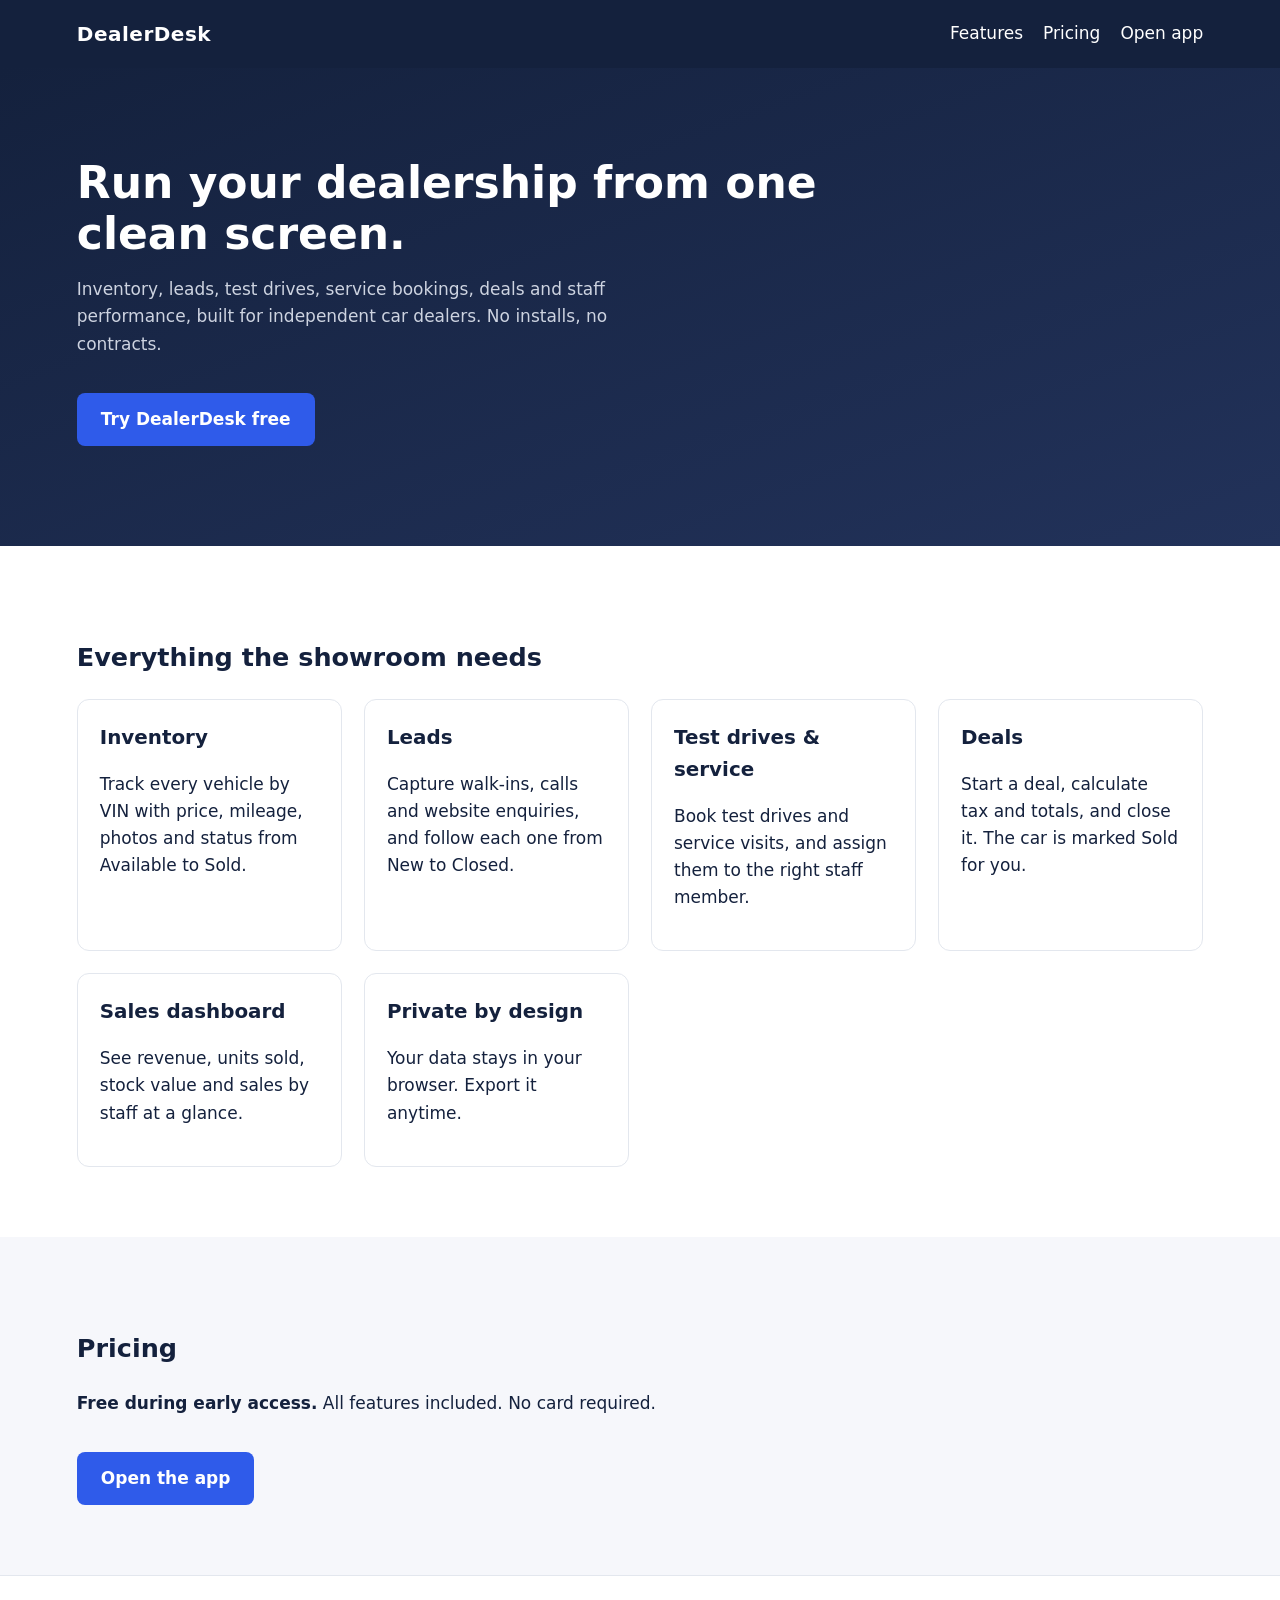
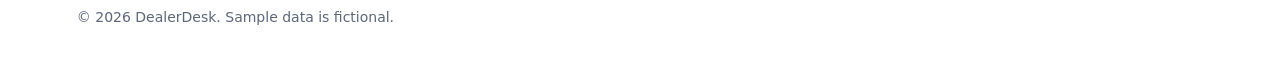
==== index.html @ 5ab7679e "DealerDesk: app, site, headless tests" ====
<!doctype html><html lang="en"><head><meta charset="utf-8"><meta name="viewport" content="width=device-width,initial-scale=1"><title>DealerDesk · Dealership management made simple</title>
<meta name="description" content="DealerDesk: inventory, leads, test drives, service bookings and deals for independent car dealerships. Free, runs in your browser.">
<style>body{margin:0;font:17px/1.6 system-ui,-apple-system,Segoe UI,Roboto,sans-serif;color:#14213d}a{color:#2f5bea}
header{background:#14213d;color:#fff;padding:18px 6vw;display:flex;justify-content:space-between;align-items:center}header b{font-size:20px;letter-spacing:.5px}header a{color:#fff;text-decoration:none;margin-left:20px}
.hero{background:linear-gradient(160deg,#14213d,#22325a);color:#fff;padding:90px 6vw 100px}.hero h1{font-size:44px;line-height:1.15;margin:0 0 16px;max-width:760px}.hero p{max-width:620px;color:#cdd3e0}
.cta{display:inline-block;background:#2f5bea;color:#fff;padding:13px 24px;border-radius:8px;text-decoration:none;font-weight:600;margin-top:18px}
section{padding:70px 6vw}.grid{display:grid;grid-template-columns:repeat(auto-fit,minmax(240px,1fr));gap:22px}.f{border:1px solid #e3e7ee;border-radius:12px;padding:22px}.f h3{margin:0 0 6px}
.alt{background:#f6f7fb}footer{padding:30px 6vw;color:#5c677d;font-size:14px;border-top:1px solid #e3e7ee}</style></head><body>
<header><b>DealerDesk</b><nav><a href="#features">Features</a><a href="#pricing">Pricing</a><a href="app.html">Open app</a></nav></header>
<div class="hero"><h1>Run your dealership from one clean screen.</h1><p>Inventory, leads, test drives, service bookings, deals and staff performance, built for independent car dealers. No installs, no contracts.</p><a class="cta" href="app.html">Try DealerDesk free</a></div>
<section id="features"><h2>Everything the showroom needs</h2><div class="grid">
<div class="f"><h3>Inventory</h3><p>Track every vehicle by VIN with price, mileage, photos and status from Available to Sold.</p></div>
<div class="f"><h3>Leads</h3><p>Capture walk-ins, calls and website enquiries, and follow each one from New to Closed.</p></div>
<div class="f"><h3>Test drives &amp; service</h3><p>Book test drives and service visits, and assign them to the right staff member.</p></div>
<div class="f"><h3>Deals</h3><p>Start a deal, calculate tax and totals, and close it. The car is marked Sold for you.</p></div>
<div class="f"><h3>Sales dashboard</h3><p>See revenue, units sold, stock value and sales by staff at a glance.</p></div>
<div class="f"><h3>Private by design</h3><p>Your data stays in your browser. Export it anytime.</p></div></div></section>
<section id="pricing" class="alt"><h2>Pricing</h2><p><b>Free during early access.</b> All features included. No card required.</p><a class="cta" href="app.html">Open the app</a></section>
<footer>© 2026 DealerDesk. Sample data is fictional.</footer></body></html>
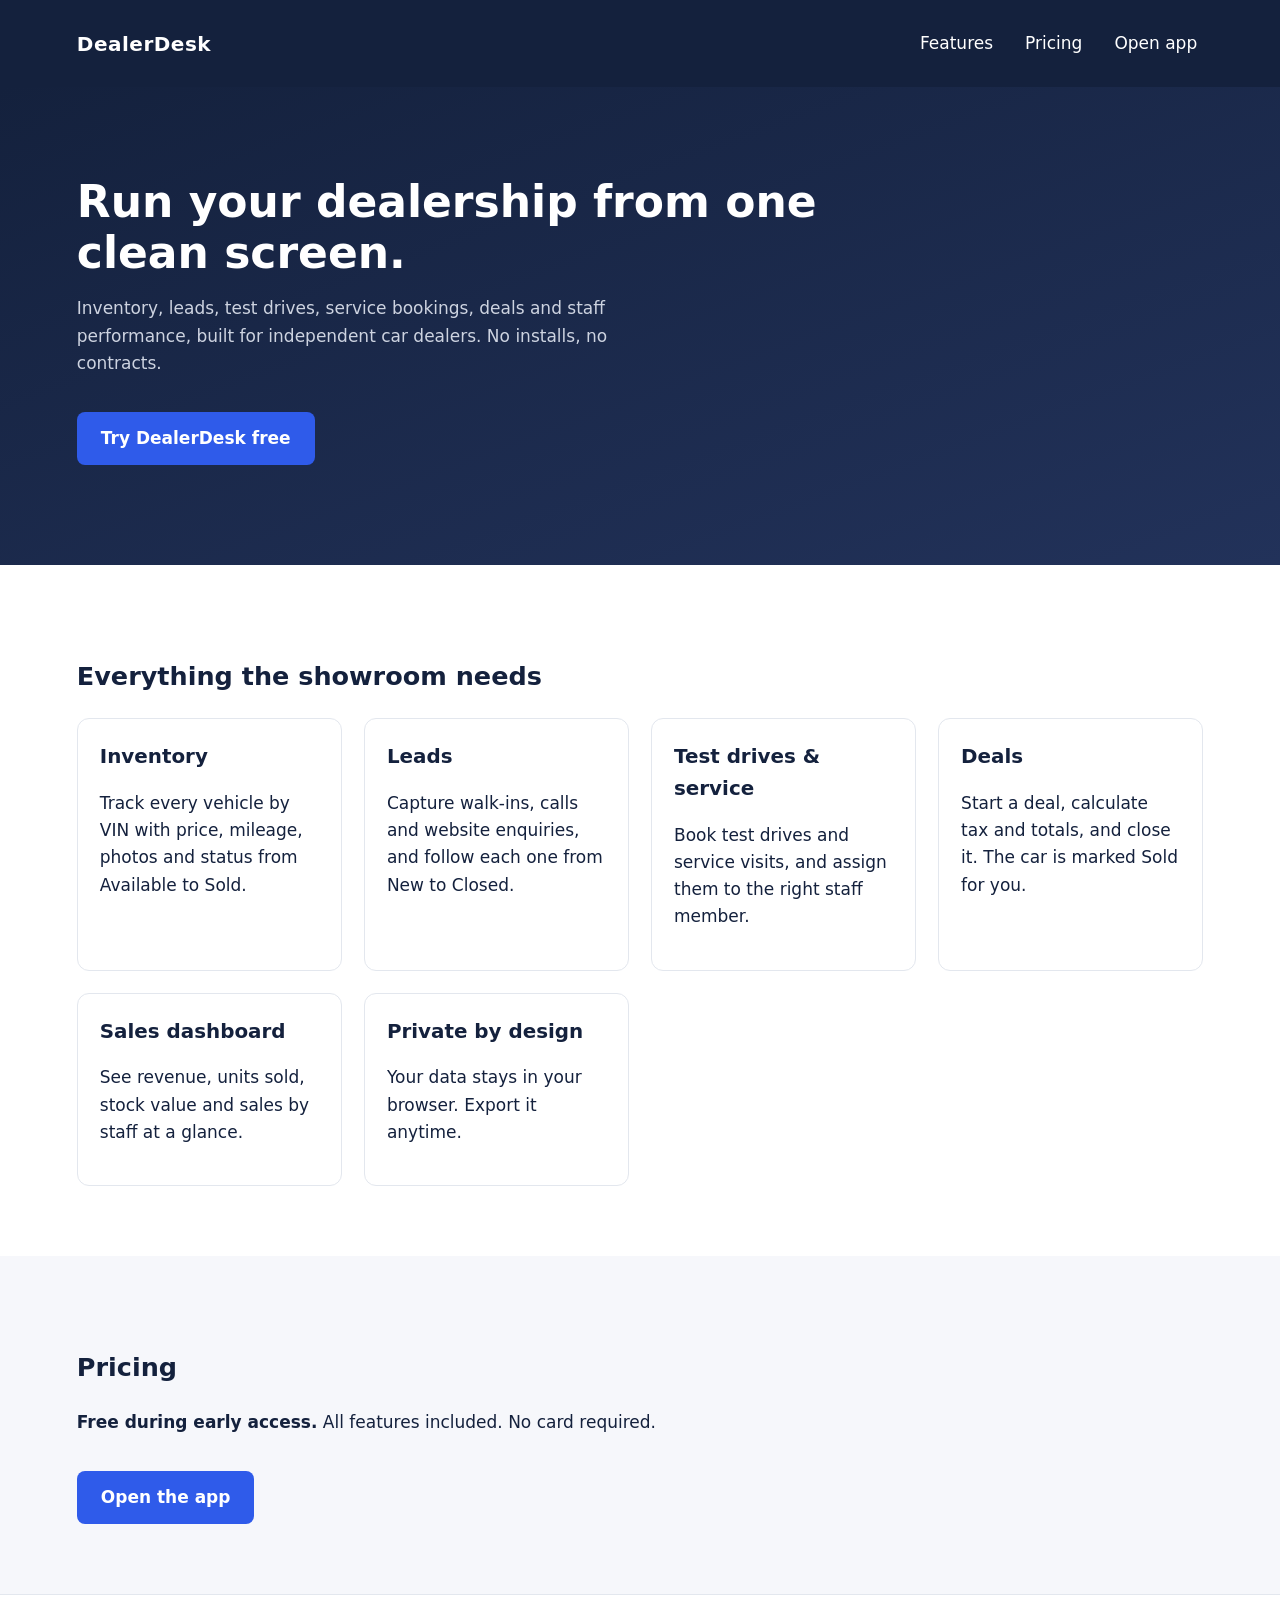
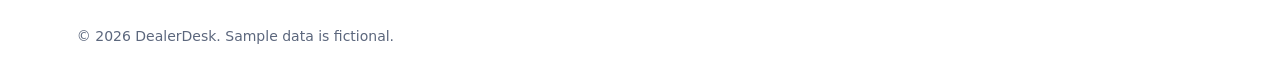
==== commit bf216475: "QA: 44px tap targets for site header links" ====
--- a/index.html
+++ b/index.html
@@ -5,7 +5,7 @@
 .hero{background:linear-gradient(160deg,#14213d,#22325a);color:#fff;padding:90px 6vw 100px}.hero h1{font-size:44px;line-height:1.15;margin:0 0 16px;max-width:760px}.hero p{max-width:620px;color:#cdd3e0}
 .cta{display:inline-block;background:#2f5bea;color:#fff;padding:13px 24px;border-radius:8px;text-decoration:none;font-weight:600;margin-top:18px}
 section{padding:70px 6vw}.grid{display:grid;grid-template-columns:repeat(auto-fit,minmax(240px,1fr));gap:22px}.f{border:1px solid #e3e7ee;border-radius:12px;padding:22px}.f h3{margin:0 0 6px}
-.alt{background:#f6f7fb}footer{padding:30px 6vw;color:#5c677d;font-size:14px;border-top:1px solid #e3e7ee}</style></head><body>
+.alt{background:#f6f7fb}footer{padding:30px 6vw;color:#5c677d;font-size:14px;border-top:1px solid #e3e7ee}header nav a{display:inline-block;padding:12px 6px}</style></head><body>
 <header><b>DealerDesk</b><nav><a href="#features">Features</a><a href="#pricing">Pricing</a><a href="app.html">Open app</a></nav></header>
 <div class="hero"><h1>Run your dealership from one clean screen.</h1><p>Inventory, leads, test drives, service bookings, deals and staff performance, built for independent car dealers. No installs, no contracts.</p><a class="cta" href="app.html">Try DealerDesk free</a></div>
 <section id="features"><h2>Everything the showroom needs</h2><div class="grid">
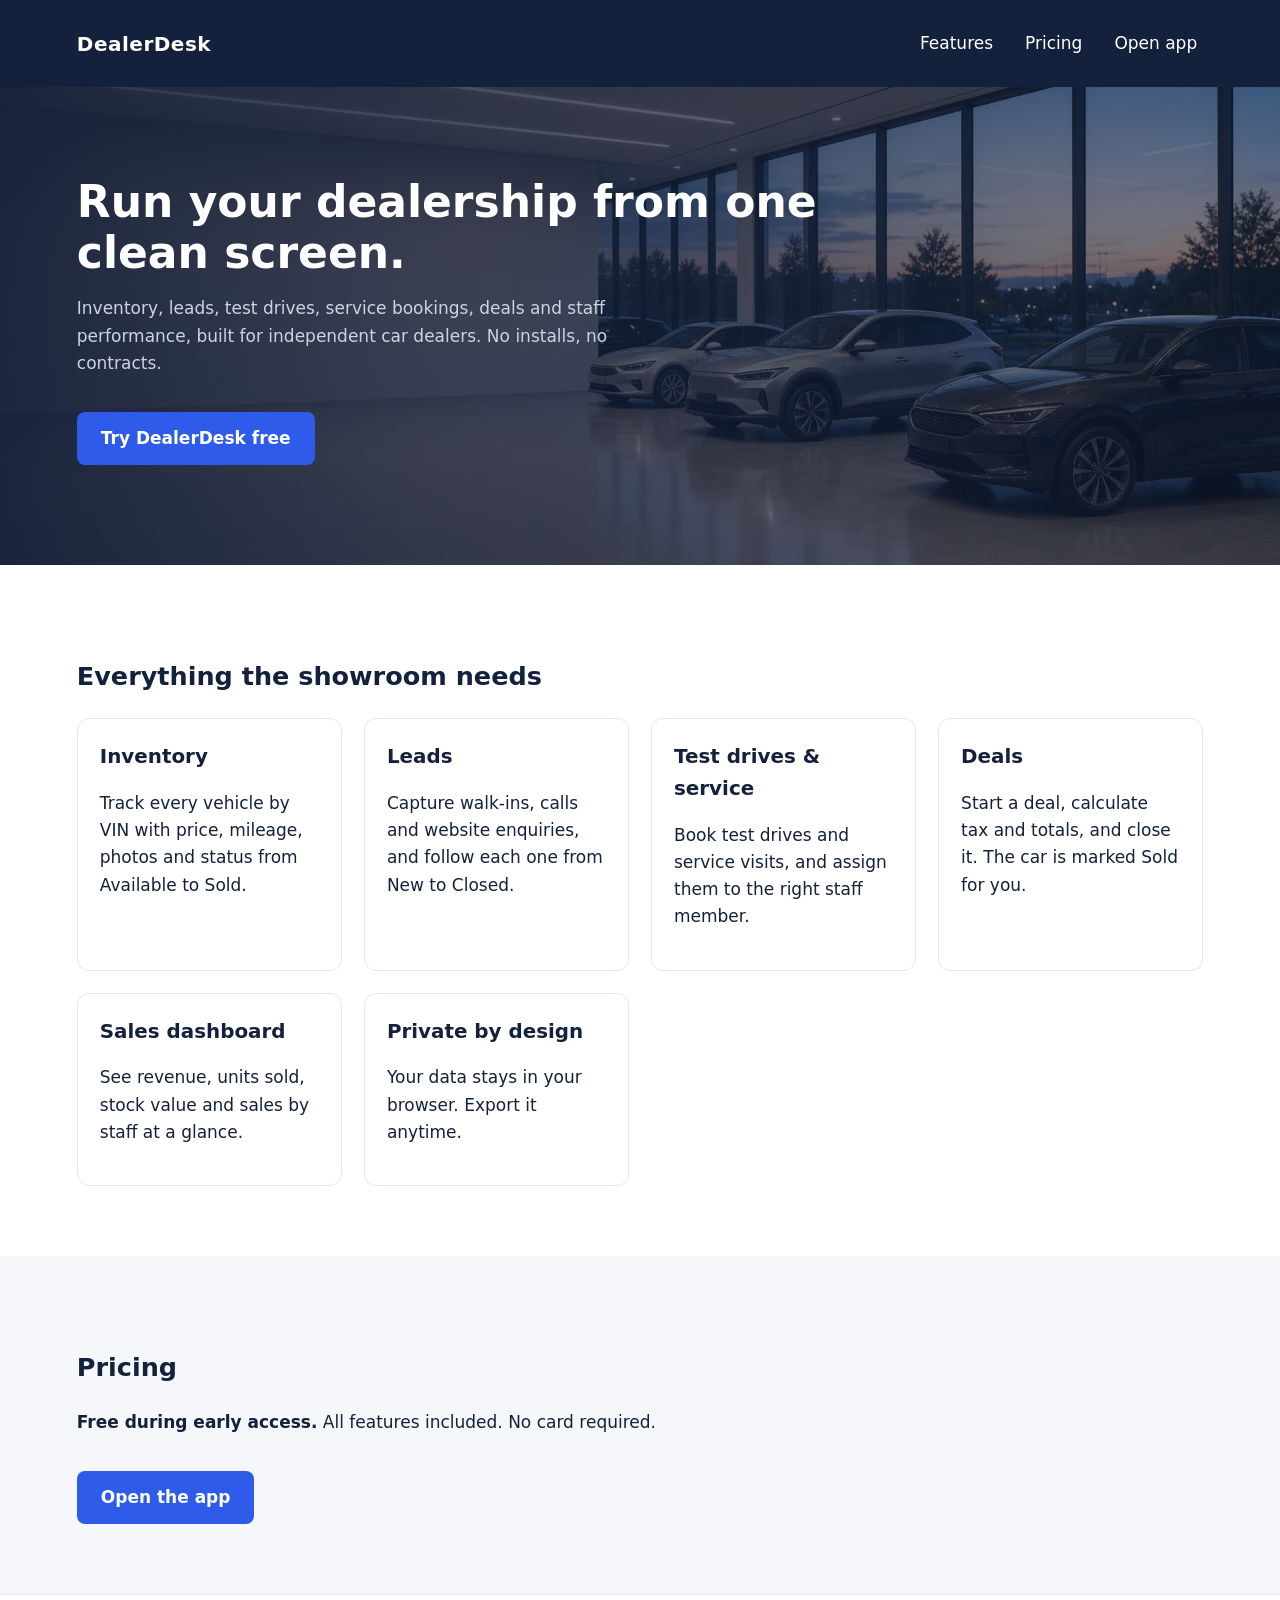
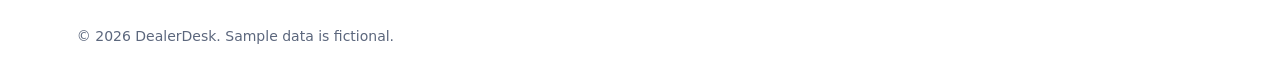
==== commit 92269cb1: "Schema.js data layer, v1 migration, cars.json inventory w/ paging+search+filters, bookings, watch-ga" ====
--- a/index.html
+++ b/index.html
@@ -7,7 +7,7 @@
 section{padding:70px 6vw}.grid{display:grid;grid-template-columns:repeat(auto-fit,minmax(240px,1fr));gap:22px}.f{border:1px solid #e3e7ee;border-radius:12px;padding:22px}.f h3{margin:0 0 6px}
 .alt{background:#f6f7fb}footer{padding:30px 6vw;color:#5c677d;font-size:14px;border-top:1px solid #e3e7ee}header nav a{display:inline-block;padding:12px 6px}</style></head><body>
 <header><b>DealerDesk</b><nav><a href="#features">Features</a><a href="#pricing">Pricing</a><a href="app.html">Open app</a></nav></header>
-<div class="hero"><h1>Run your dealership from one clean screen.</h1><p>Inventory, leads, test drives, service bookings, deals and staff performance, built for independent car dealers. No installs, no contracts.</p><a class="cta" href="app.html">Try DealerDesk free</a></div>
+<div class="hero" style="background:linear-gradient(90deg,rgba(20,33,61,.92),rgba(20,33,61,.55)),url(assets/site/hero.webp) center/cover"><h1>Run your dealership from one clean screen.</h1><p>Inventory, leads, test drives, service bookings, deals and staff performance, built for independent car dealers. No installs, no contracts.</p><a class="cta" href="app.html">Try DealerDesk free</a></div>
 <section id="features"><h2>Everything the showroom needs</h2><div class="grid">
 <div class="f"><h3>Inventory</h3><p>Track every vehicle by VIN with price, mileage, photos and status from Available to Sold.</p></div>
 <div class="f"><h3>Leads</h3><p>Capture walk-ins, calls and website enquiries, and follow each one from New to Closed.</p></div>
@@ -16,4 +16,10 @@
 <div class="f"><h3>Sales dashboard</h3><p>See revenue, units sold, stock value and sales by staff at a glance.</p></div>
 <div class="f"><h3>Private by design</h3><p>Your data stays in your browser. Export it anytime.</p></div></div></section>
 <section id="pricing" class="alt"><h2>Pricing</h2><p><b>Free during early access.</b> All features included. No card required.</p><a class="cta" href="app.html">Open the app</a></section>
-<footer>© 2026 DealerDesk. Sample data is fictional.</footer></body></html>
+<footer>© 2026 DealerDesk. Sample data is fictional.</footer><div id="toast" style="position:fixed;right:18px;bottom:18px;background:#14213d;color:#fff;padding:10px 16px;border-radius:8px;display:none"></div><style>#toast.on{display:block!important}</style><script>(function(){if(!/[?&]watch=1(&|$)/.test(location.search))return;var v=null,told=false;
+function busy(){var a=document.activeElement;if(a&&/INPUT|SELECT|TEXTAREA/.test(a.tagName))return true;if(document.querySelector('dialog[open],.modal.open,details[open]'))return true;
+return[].some.call(document.querySelectorAll('input,textarea'),function(e){return e.type!=='checkbox'&&e.type!=='search'&&e.value!==e.defaultValue})}
+function note(){var t=document.getElementById('toast');if(t){t.textContent='Updated';t.classList.add('on');setTimeout(function(){t.classList.remove('on')},2500)}}
+function chk(){fetch('version.json?t='+Date.now(),{cache:'no-store'}).then(function(r){return r.json()}).then(function(j){if(v===null){v=j.v;return}if(j.v!==v){if(busy()){if(!told){told=true;note()}}else location.replace(location.href)}}).catch(function(){})}
+chk();setInterval(chk,10000)})();</script>
+</body></html>
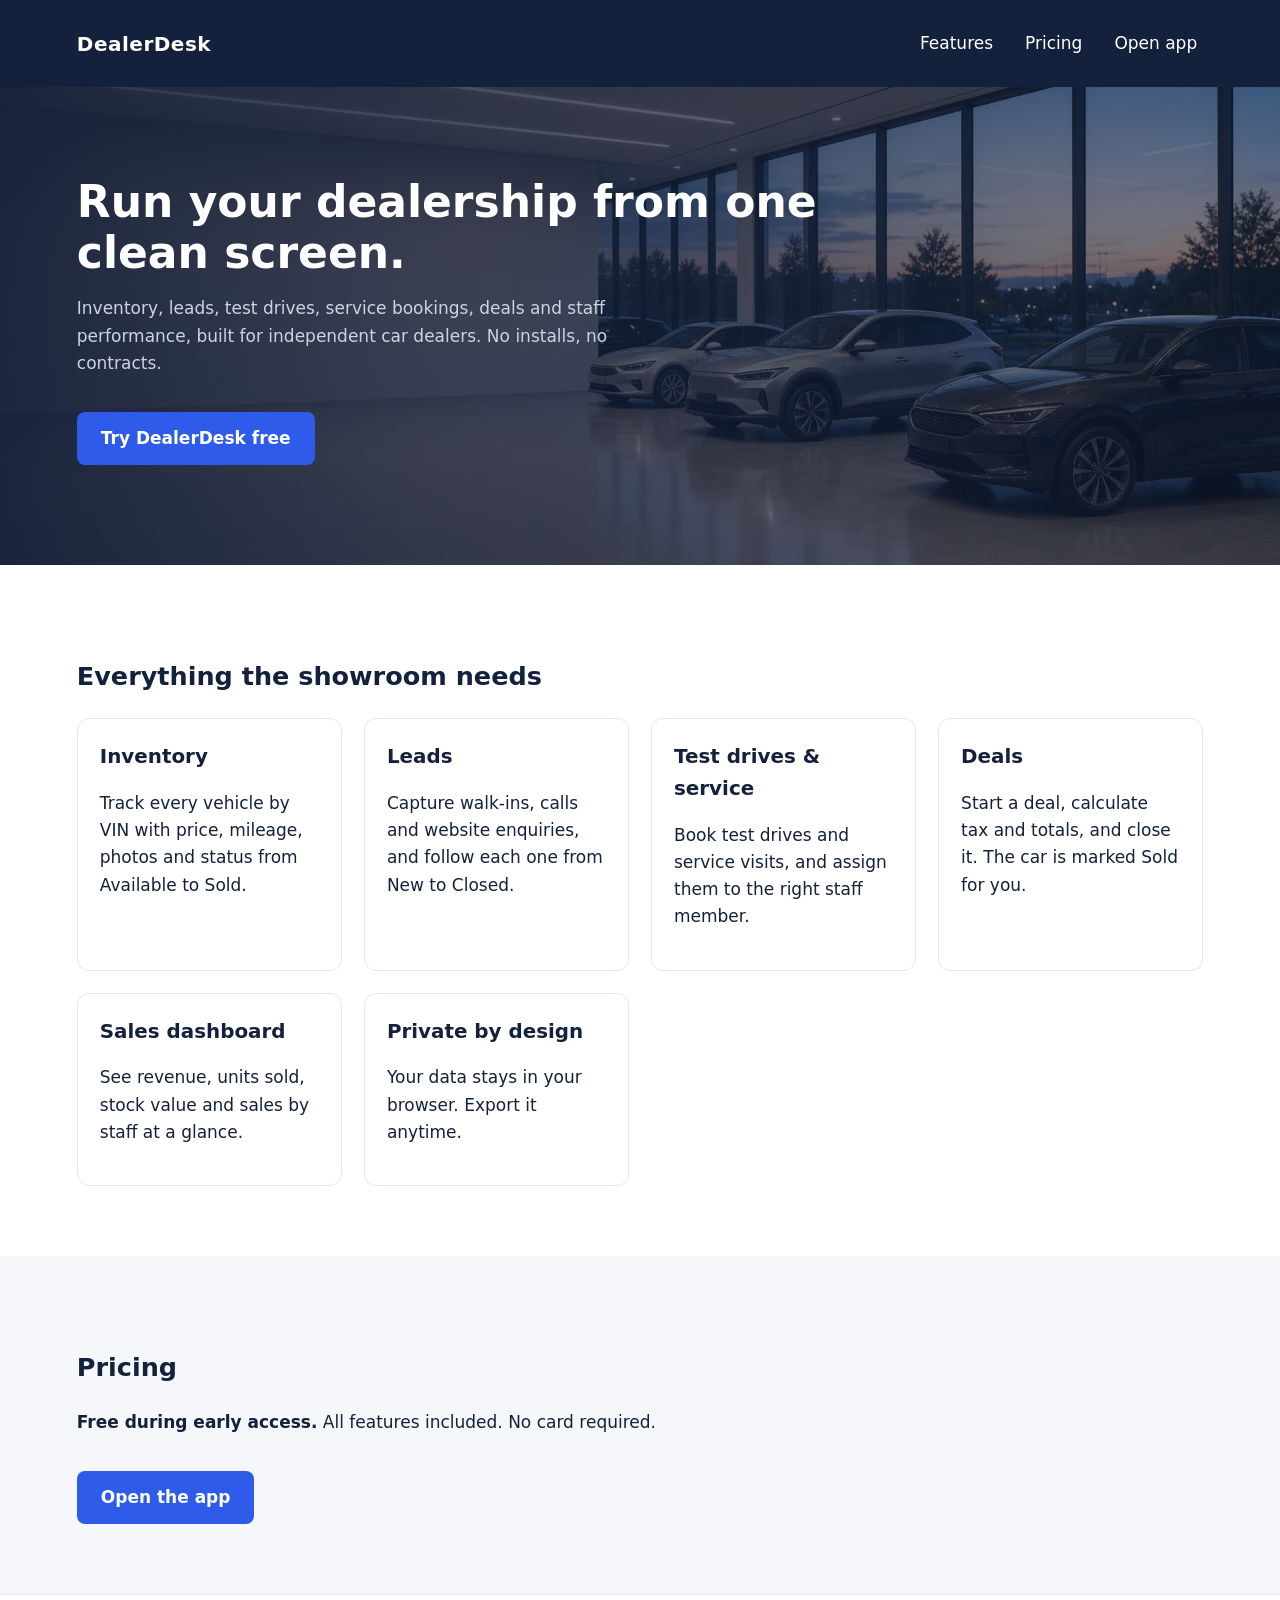
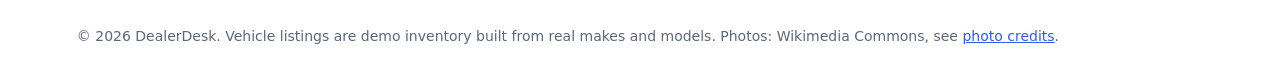
==== commit 848233dc: "5,000 real cars (Helper 5480896) as static data/cars.json + 170 photos, models.json, body/fuel filte" ====
--- a/index.html
+++ b/index.html
@@ -16,7 +16,7 @@
 <div class="f"><h3>Sales dashboard</h3><p>See revenue, units sold, stock value and sales by staff at a glance.</p></div>
 <div class="f"><h3>Private by design</h3><p>Your data stays in your browser. Export it anytime.</p></div></div></section>
 <section id="pricing" class="alt"><h2>Pricing</h2><p><b>Free during early access.</b> All features included. No card required.</p><a class="cta" href="app.html">Open the app</a></section>
-<footer>© 2026 DealerDesk. Sample data is fictional.</footer><div id="toast" style="position:fixed;right:18px;bottom:18px;background:#14213d;color:#fff;padding:10px 16px;border-radius:8px;display:none"></div><style>#toast.on{display:block!important}</style><script>(function(){if(!/[?&]watch=1(&|$)/.test(location.search))return;var v=null,told=false;
+<footer>© 2026 DealerDesk. Vehicle listings are demo inventory built from real makes and models. Photos: Wikimedia Commons, see <a href="CREDITS.md">photo credits</a>.</footer><div id="toast" style="position:fixed;right:18px;bottom:18px;background:#14213d;color:#fff;padding:10px 16px;border-radius:8px;display:none"></div><style>#toast.on{display:block!important}</style><script>(function(){if(!/[?&]watch=1(&|$)/.test(location.search))return;var v=null,told=false;
 function busy(){var a=document.activeElement;if(a&&/INPUT|SELECT|TEXTAREA/.test(a.tagName))return true;if(document.querySelector('dialog[open],.modal.open,details[open]'))return true;
 return[].some.call(document.querySelectorAll('input,textarea'),function(e){return e.type!=='checkbox'&&e.type!=='search'&&e.value!==e.defaultValue})}
 function note(){var t=document.getElementById('toast');if(t){t.textContent='Updated';t.classList.add('on');setTimeout(function(){t.classList.remove('on')},2500)}}
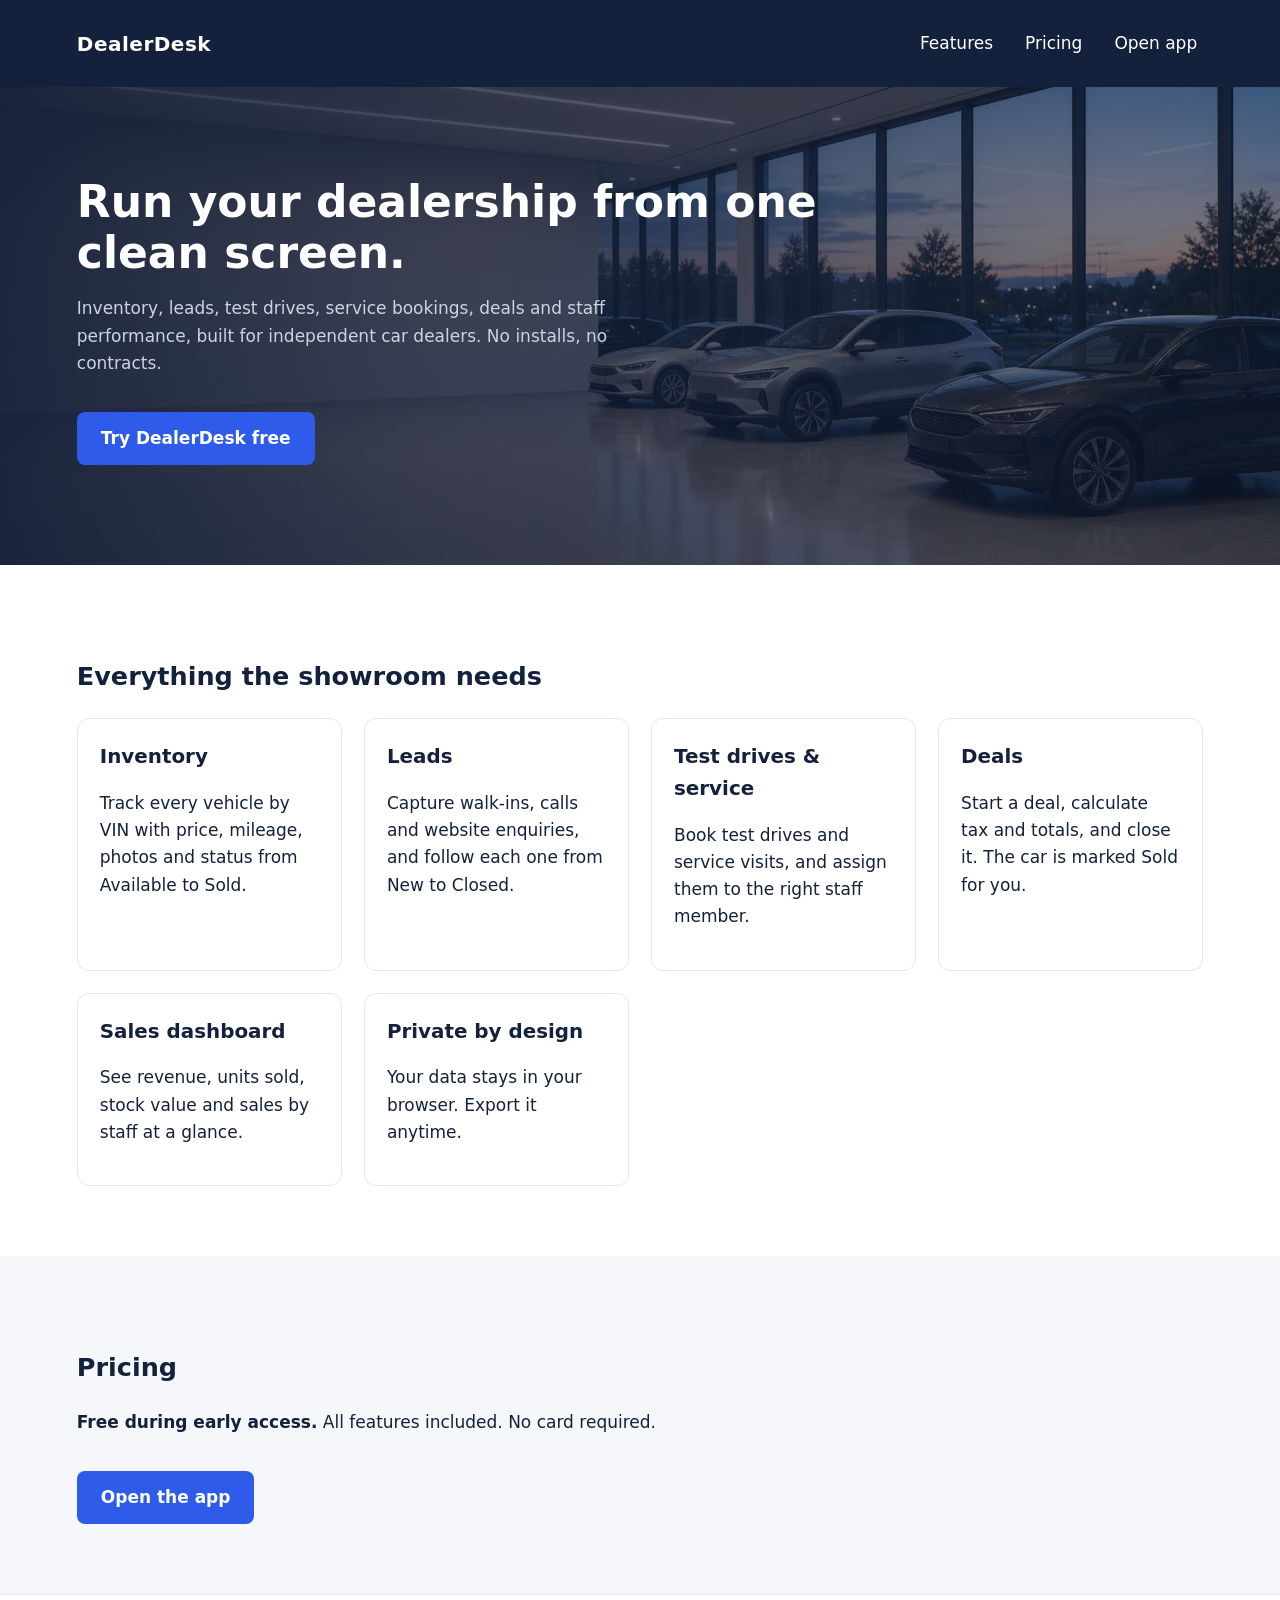
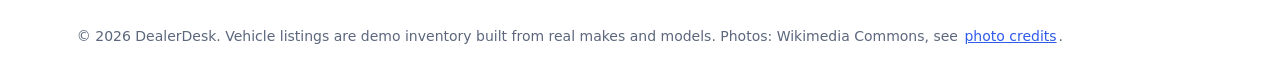
==== commit 7f8585c9: "iPhone polish: search box no min-width under 700px, 44px nav tabs + active tab scrolled into view + " ====
--- a/index.html
+++ b/index.html
@@ -1,11 +1,11 @@
-<!doctype html><html lang="en"><head><meta charset="utf-8"><meta name="viewport" content="width=device-width,initial-scale=1"><title>DealerDesk · Dealership management made simple</title>
+<!doctype html><html lang="en"><head><meta charset="utf-8"><meta name="viewport" content="width=device-width,initial-scale=1"><link rel="icon" type="image/svg+xml" href="data:image/svg+xml,%3Csvg xmlns='http://www.w3.org/2000/svg' viewBox='0 0 64 64'%3E%3Crect width='64' height='64' rx='14' fill='#14213d'/%3E%3Ctext x='32' y='42' font-family='Helvetica,Arial,sans-serif' font-size='28' font-weight='700' fill='#fff' text-anchor='middle'%3EDD%3C/text%3E%3C/svg%3E"><title>DealerDesk · Dealership management made simple</title>
 <meta name="description" content="DealerDesk: inventory, leads, test drives, service bookings and deals for independent car dealerships. Free, runs in your browser.">
 <style>body{margin:0;font:17px/1.6 system-ui,-apple-system,Segoe UI,Roboto,sans-serif;color:#14213d}a{color:#2f5bea}
 header{background:#14213d;color:#fff;padding:18px 6vw;display:flex;justify-content:space-between;align-items:center}header b{font-size:20px;letter-spacing:.5px}header a{color:#fff;text-decoration:none;margin-left:20px}
 .hero{background:linear-gradient(160deg,#14213d,#22325a);color:#fff;padding:90px 6vw 100px}.hero h1{font-size:44px;line-height:1.15;margin:0 0 16px;max-width:760px}.hero p{max-width:620px;color:#cdd3e0}
 .cta{display:inline-block;background:#2f5bea;color:#fff;padding:13px 24px;border-radius:8px;text-decoration:none;font-weight:600;margin-top:18px}
 section{padding:70px 6vw}.grid{display:grid;grid-template-columns:repeat(auto-fit,minmax(240px,1fr));gap:22px}.f{border:1px solid #e3e7ee;border-radius:12px;padding:22px}.f h3{margin:0 0 6px}
-.alt{background:#f6f7fb}footer{padding:30px 6vw;color:#5c677d;font-size:14px;border-top:1px solid #e3e7ee}header nav a{display:inline-block;padding:12px 6px}</style></head><body>
+.alt{background:#f6f7fb}footer{padding:30px 6vw;color:#5c677d;font-size:14px;border-top:1px solid #e3e7ee}header nav a{display:inline-block;padding:12px 6px}footer a{display:inline-block;padding:12px 2px;margin:-12px 0}@media(max-width:600px){.hero{padding:48px 5vw 56px}.hero h1{font-size:32px}}</style></head><body>
 <header><b>DealerDesk</b><nav><a href="#features">Features</a><a href="#pricing">Pricing</a><a href="app.html">Open app</a></nav></header>
 <div class="hero" style="background:linear-gradient(90deg,rgba(20,33,61,.92),rgba(20,33,61,.55)),url(assets/site/hero.webp) center/cover"><h1>Run your dealership from one clean screen.</h1><p>Inventory, leads, test drives, service bookings, deals and staff performance, built for independent car dealers. No installs, no contracts.</p><a class="cta" href="app.html">Try DealerDesk free</a></div>
 <section id="features"><h2>Everything the showroom needs</h2><div class="grid">
